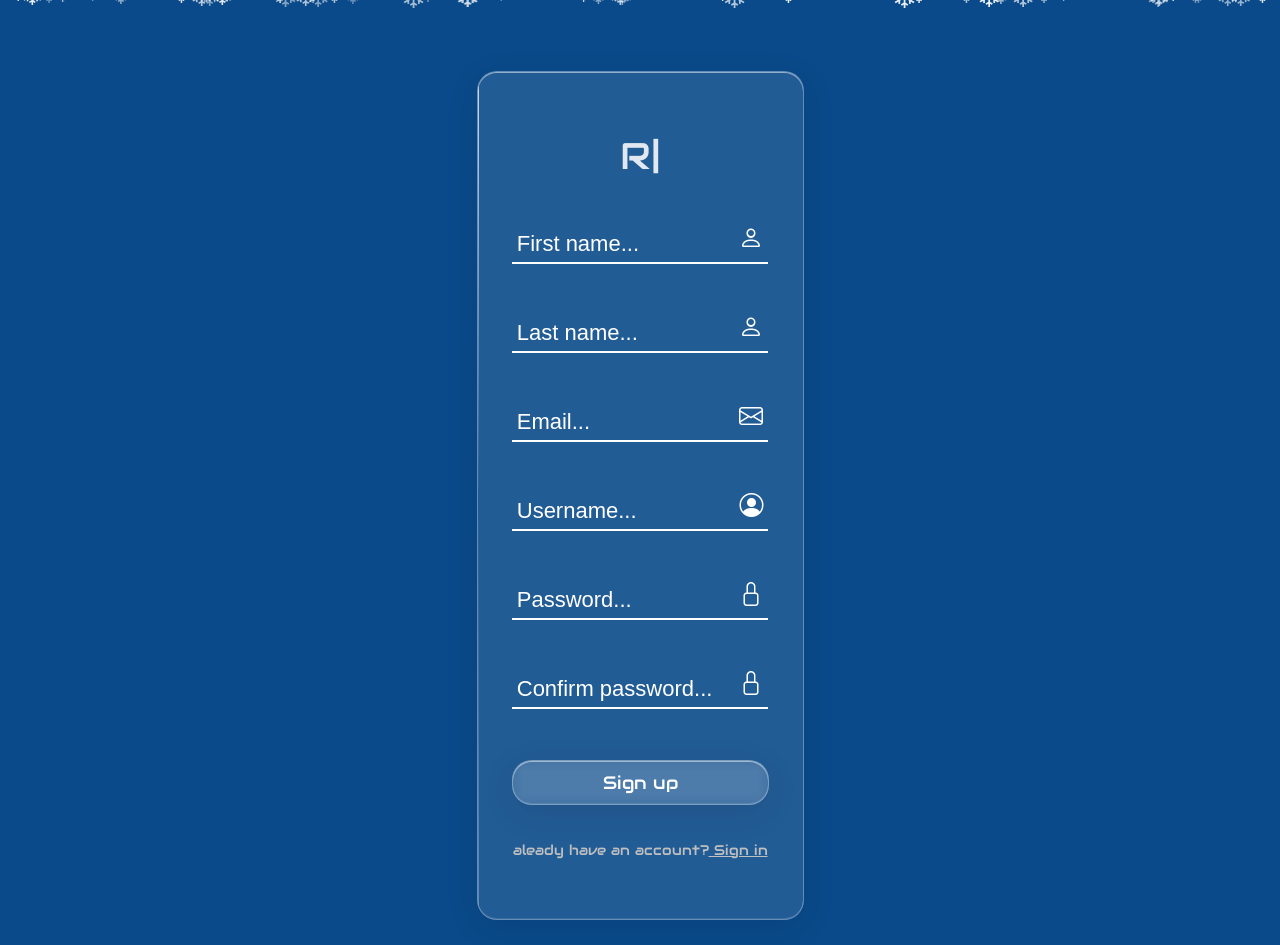
==== register.html @ c77ac33a "Version 1.8. New page register.html" ====
<!DOCTYPE html>
<html lang="en">

<head>
    <meta charset="UTF-8">
    <meta name="viewport" content="width=device-width, initial-scale=1.0">

    <!-- Page Title -->
    <title>Signup - RinkSync</title>

    <!-- CSS -->
    <link rel="stylesheet" href="css/main.css">

    <!-- Font -->
    <link rel="preconnect" href="https://fonts.googleapis.com">
    <link rel="preconnect" href="https://fonts.gstatic.com" crossorigin>
    <link href="https://fonts.googleapis.com/css2?family=Audiowide&family=Bricolage+Grotesque:opsz,wght@12..96,200..800&display=swap" rel="stylesheet">
    
    <!-- Boot-Icon -->
    <link rel="stylesheet" href="https://cdn.jsdelivr.net/npm/bootstrap-icons@1.13.1/font/bootstrap-icons.min.css">

    <!-- Preload -->
     <link rel="preload" href="typewriter.js">
     <link rel="preload" href="snow.js">
     <link rel="preload" href="css/main.css">

    
</head>

<style>

    /* FONT */
    .audiowide-regular {
        font-family: "Audiowide", sans-serif;
        font-weight: 400;
        font-style: normal;
    }

    body {
        background-color: rgb(10, 74, 138);
    }
    * {
        margin: 0;
        padding: 0;
        box-sizing: border-box;
    }


    .pg-container {
        display: flex;
        flex-direction: column;
        gap: 4vh;
        max-width: 420px;
        width: 90%;
        height: 100vh;
        border-radius: 1rem;
        margin: 0 auto;
        margin-top: 5vh;
    }

    .pg-container > img {
        width: 150px;
        height: 150px;
        border-radius: 50%;
        /* background-color: aqua; */
        margin: auto;
        /* box-shadow: 0 0 1em black; */
        filter: drop-shadow(0 0 4px black);
    }

    .form-container {
        padding: 60px 20px;
        border-radius: 1rem;
        margin: auto;
        justify-content: center;

        /* GLASS MORPHISM */
        background: rgba(255,255,255,0.1);
        backdrop-filter: blur(6px);
        -webkit-backdrop-filter: blur(6px);
        border-radius: 20px;
        border: 1px solid rgba(255,255,255,0.3);
        box-shadow: 
            0 8px 32px rgba(0, 0, 0, 0.1),
            inset 0 1px 0 rgba(255,255,255, 0.5),
            inset 0 -1px 0 rgba(255,255,255,0.1),
            inset 0 0 20px 10px rgba(255,255,255,0);
        
        position: relative;
        overflow: hidden;
        z-index: 10;
    }

    .form-container::before {
        content: '';
        top: 0;
        left: 0;
        right: 0;
        height: 1px;
        background: linear-gradient(
            90deg,
            transparent,
            rgba(255,255,255,0.8),
            transparent
        );
    }

    .form-container::after {
        content: '';
        position: absolute;
        top: 0;
        left: 0;
        width: 1px;
        height: 100%;
        background: linear-gradient(
            180deg,
            rgba(255,255,255,0.8),
            transparent,
            rgba(255,255,255,0.3)
        );
    }

    .form-container > h1 {
        font-family: "Audiowide";
        font-size:38px;
        width: 90%;
        margin: auto;
        border-bottom: 2px solid white;
        padding-bottom: 10px;
        font-weight: 100;
        text-align: center;
        color: white;
        /* margin-top: 2vh; */
    }

    .form-container > form {
        display: flex;
        flex-direction: column;
        gap: 4vh;
        margin-top: 4vh;
    }

    .form-setting > span > label {
        font-size: 22px;
        font-family:'Franklin Gothic Medium', 'Arial Narrow', Arial, sans-serif;
        font-weight: 100;
        padding-left: 10px;
    }

    .form-setting > span {
        margin-left: 1vw;
    }

    .form-setting > span > i {
        font-size: 22px;
    }

    .form-setting > i {
        font-size: 22px;
    }

    .form-setting > input {
        font-size: 22px;
        font-family: Arial, Helvetica, sans-serif;
        font-weight: 200;
        padding: 5px;
        /* border-radius: 5px; */
        /* border: 1px solid #2222224d; */
        max-width: 90%;
        margin: auto;
        transition: all 0.3s ease-in-out; 
        background: transparent;
        border: none;
        border-bottom: 2px solid white;
        color: white;

    }

    input:focus, select:focus {
        outline: none;
    }

    .form-setting > input::placeholder {
        color: white;
    }

    .form-setting > input:hover {
        transform: scale(1.05);
    }

    .form-setting > button {
        text-align: center;
        margin: auto;
        padding: 10px 90px;
        border-radius: 1rem;
        background: #0a73db;
        color: white;
        transition: all 0.3s ease-in-out;
        font-family: "Audiowide";
        font-size: 18px;
    }

    .form-setting > button:hover {
        transform: scale(1.1);
    }

        .form-setting > button {

        /* BUTTON SETTING */

        /* GLASS MORPHISM */
        background: rgba(255,255,255,0.1);
        backdrop-filter: blur(6px);
        -webkit-backdrop-filter: blur(6px);
        border-radius: 20px;
        border: 1px solid rgba(255,255,255,0.3);
        box-shadow: 
            0 8px 32px rgba(0, 0, 0, 0.1),
            inset 0 1px 0 rgba(255,255,255, 0.5),
            inset 0 -1px 0 rgba(255,255,255,0.1),
            inset 0 0 20px 10px rgba(255,255,255,0);
        cursor: pointer;
    }

   /* Snow container */
#snow-container {
    position: fixed;
    inset: 0;
    pointer-events: none;
    overflow: hidden;
    /* z-index: 9999; */
    z-index: 0;
}

/* Individual snowflake */
.snowflake {
    position: absolute;
    top: -20px;
    color: white;
    user-select: none;
    animation-name: snowfall;
    animation-timing-function: linear;
    animation-iteration-count: infinite;
    opacity: 0.9;
    /* text-shadow: 0 0 5px rgba(255,255,255,0.8); */
}

@keyframes snowfall {
    0% {
        transform: translateY(-20px) translateX(0);
    }

    25% {
        transform: translateY(25vh) translateX(15px);
    }

    50% {
        transform: translateY(50vh) translateX(-15px);
    }

    75% {
        transform: translateY(75vh) translateX(20px);
    }

    100% {
        transform: translateY(110vh) translateX(-10px);
    }
}

  .tw {
    font-size:37px;
    font-family: "Audiowide";
    color: #e2e8f0;
    font-weight:100;
    width: 90%;
    margin: auto;
    /* border-bottom: 2px solid white; */
    padding-bottom: 10px;
    text-align: center;
    /* margin-top: 2vh; */
}

    #cursor {
  animation: blink 0.7s step-end infinite;
}

    .tw .cursor {
    color: #e2e8f0;
    animation:blink 1s steps(1) infinite
}

.input-container {
    position: relative;
    margin-bottom: 15px;
    text-align: center;
}

.input-container i {
    position: absolute;
    right: 20px;
    align-self: center;
    transform: translateY(1px solid #ccc);
    border-radius: 4px;
    font-size: 24px;
    color: white;
    pointer-events: none;
    /* Smoothly animate changes over 0.3 seconds */
    transition: opacity 0.1s ease-in-out; 
    opacity: 1; /* Fully visible by default */
}

.input-field {
    font-size: 22px;
    font-family: Arial, Helvetica, sans-serif;
    font-weight: 200;
    padding: 5px;
    max-width: 90%;
    margin: auto;
    transition: all 0.3s ease-in-out; 
    background: transparent;
    border: none;
    border-bottom: 2px solid white;
    color: white;
    cursor: pointer;

}

.input-field::placeholder {
    color: white;
}

.input-container input:focus + i {
    /* display: none; */
    opacity: 0;
}

button:focus, select:focus {
    outline: none;
}

.form-setting > span {
    display: flex;
    flex-direction: row;
    /* gap: 8px; */
    width: 80%;
    margin: auto;
}

.footer-container {
    display: flex;
    flex-direction: column;
    width: 100%;
    margin: auto;
    justify-content: center;
    text-align: center;
    gap: 2vh;
}



.form-setting span > p  {
    font-family: "Audiowide";
    font-weight: 100;
    font-size: 14px;
    color: white;
    margin: auto;
    filter: brightness(75%);
}

.forgot-btn {
    font-family: "Audiowide";
    font-weight: 100;
    font-size: 14px;
    color: white;
    margin: auto;
    filter: brightness(75%);
}

.signup-btn {
    font-family: "Audiowide";
    font-weight: 100;
    font-size: 14px;
    color: white;
    margin: auto;
}





</style>

<body>

<div id="snow-container"></div>


    <!-- PAGE SETUP -->
    <div class="pg-container">

        <!-- PROGRAM LOGO -->
        <!-- <img src="img/logo/RinkSync Logo.png" alt=""> -->

        <!-- FORM CONTAINER -->
        <div class="form-container">

            <!-- FORM TITLE -->
            <div class="tw"><span id="t"></span><span class="cursor">|</span></div>
            <!-- <h1>Rink-Sync</h1> -->

            <form action="" method="post" class="form-setting">


                <!-- SIGNUP PROCESS -->
                
                <!-- FIRSTNAME -->
                <div class="input-container">
                <input type="text" placeholder="First name..." class="input-field" name="fname" required>
                <i class="bi bi-person" id="myIcon" class="input-icon"></i>
                </div>

                <!-- LASTNAME -->
                <div class="input-container">
                <input type="text" placeholder="Last name..." class="input-field" name="lname" required>
                <i class="bi bi-person" id="myIcon" class="input-icon"></i>
                </div>

                <!-- EMAIL -->
                <div class="input-container">
                <input type="email" placeholder="Email..." class="input-field" name="user_email" required>
                <i class="bi bi-envelope" id="myIcon" class="input-icon"></i>
                </div>
                
                
                <!-- USERNAME -->
                <div class="input-container">
                <input type="text" placeholder="Username..." class="input-field" required>
                <i class="bi bi-person-circle" id="myIcon" class="input-icon"></i>
                </div>

                <!-- PASSWORD -->
                <div class="input-container">
                <input type="password" placeholder="Password..." class="input-field" required autocomplete="new-password" id="password" name="password">
                <i class="bi bi-lock" id="myIcon"></i><br>
                </div>

                <!-- CONFIRM PASSWORD -->
                <div class="input-container">
                <input type="password" placeholder="Confirm password..." class="input-field" required autocomplete="new-password" id="confirmPassword" name="confirmPassword">
                <i class="bi bi-lock" id="myIcon"></i><br>
                </div>

                <!-- SUBMIT BUTTON -->
                <button type="submit">Sign up</button>
                <div class="footer-container">
                <span><p>aleady have an account?<a href="index.html" class="signup-btn"> Sign in</a></p></span>
                </div>


            </form>
        </div>
    </div>






<script src="typewriter.js"></script>
<script src="snow.js"></script>

</body>
</html>
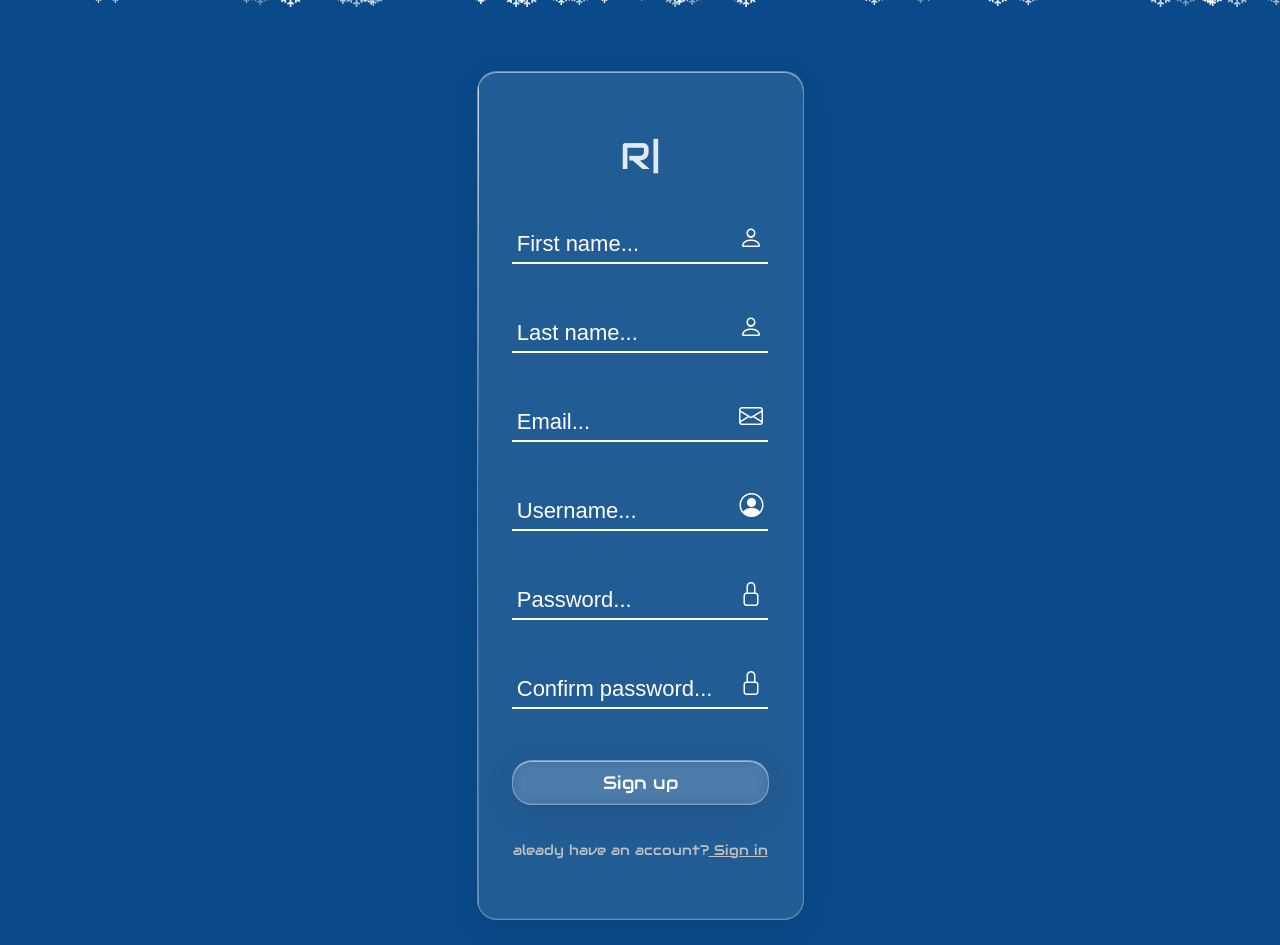
==== commit f438d909: "help" ====
--- a/register.html
+++ b/register.html
@@ -384,6 +384,14 @@
     margin: auto;
 }
 
+#error-message {
+    font-size: 14px;
+    font-family: "Audiowide";
+    text-align: left;
+    margin-top: 1.25vh;
+    padding-left: 10px;
+}
+
 
 
 
@@ -448,6 +456,7 @@
                 <div class="input-container">
                 <input type="password" placeholder="Confirm password..." class="input-field" required autocomplete="new-password" id="confirmPassword" name="confirmPassword">
                 <i class="bi bi-lock" id="myIcon"></i><br>
+                <p id="error-message" style="color: red; display: none;">Passwords do not match.</p>
                 </div>
 
                 <!-- SUBMIT BUTTON -->
@@ -465,7 +474,7 @@
 
 
 
-
+<script src="password-confirm.js"></script>
 <script src="typewriter.js"></script>
 <script src="snow.js"></script>
 
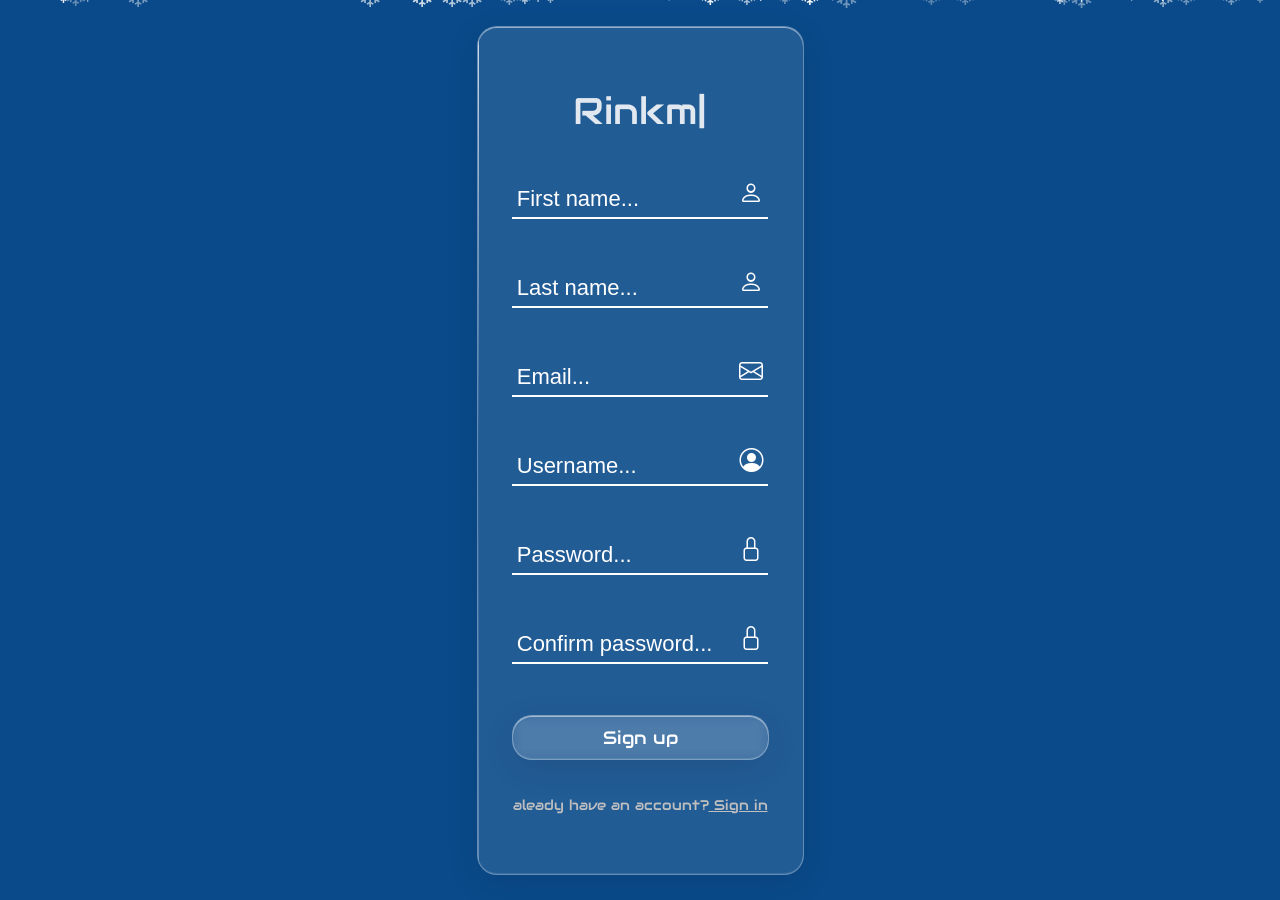
==== commit 88ef7000: "removed margin-top from pg-container" ====
--- a/register.html
+++ b/register.html
@@ -55,7 +55,6 @@
         height: 100vh;
         border-radius: 1rem;
         margin: 0 auto;
-        margin-top: 5vh;
     }
 
     .pg-container > img {
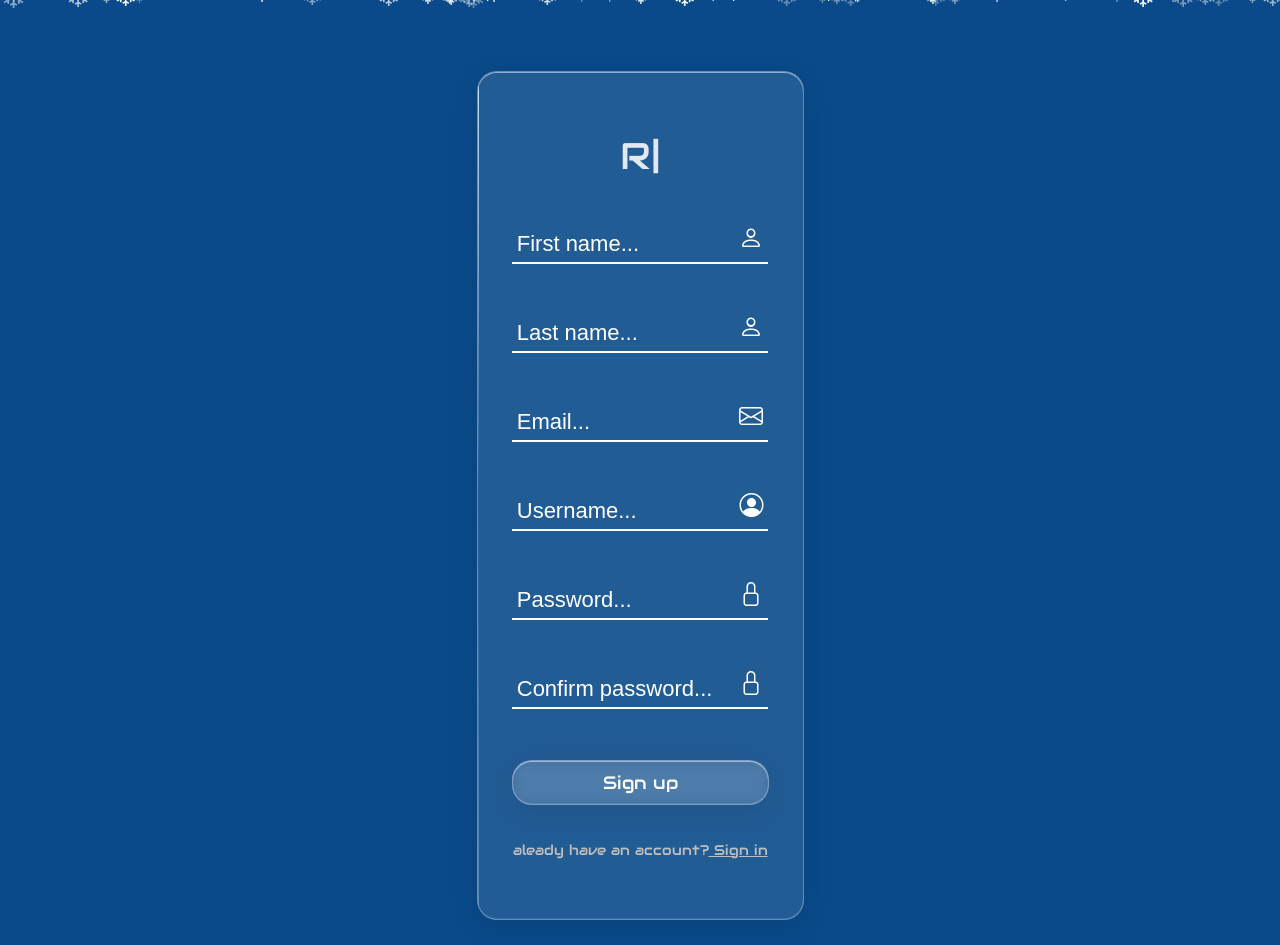
==== commit 951aea03: "re-add margin-top: 5vh;" ====
--- a/register.html
+++ b/register.html
@@ -55,6 +55,7 @@
         height: 100vh;
         border-radius: 1rem;
         margin: 0 auto;
+        margin-top: 5vh;
     }
 
     .pg-container > img {
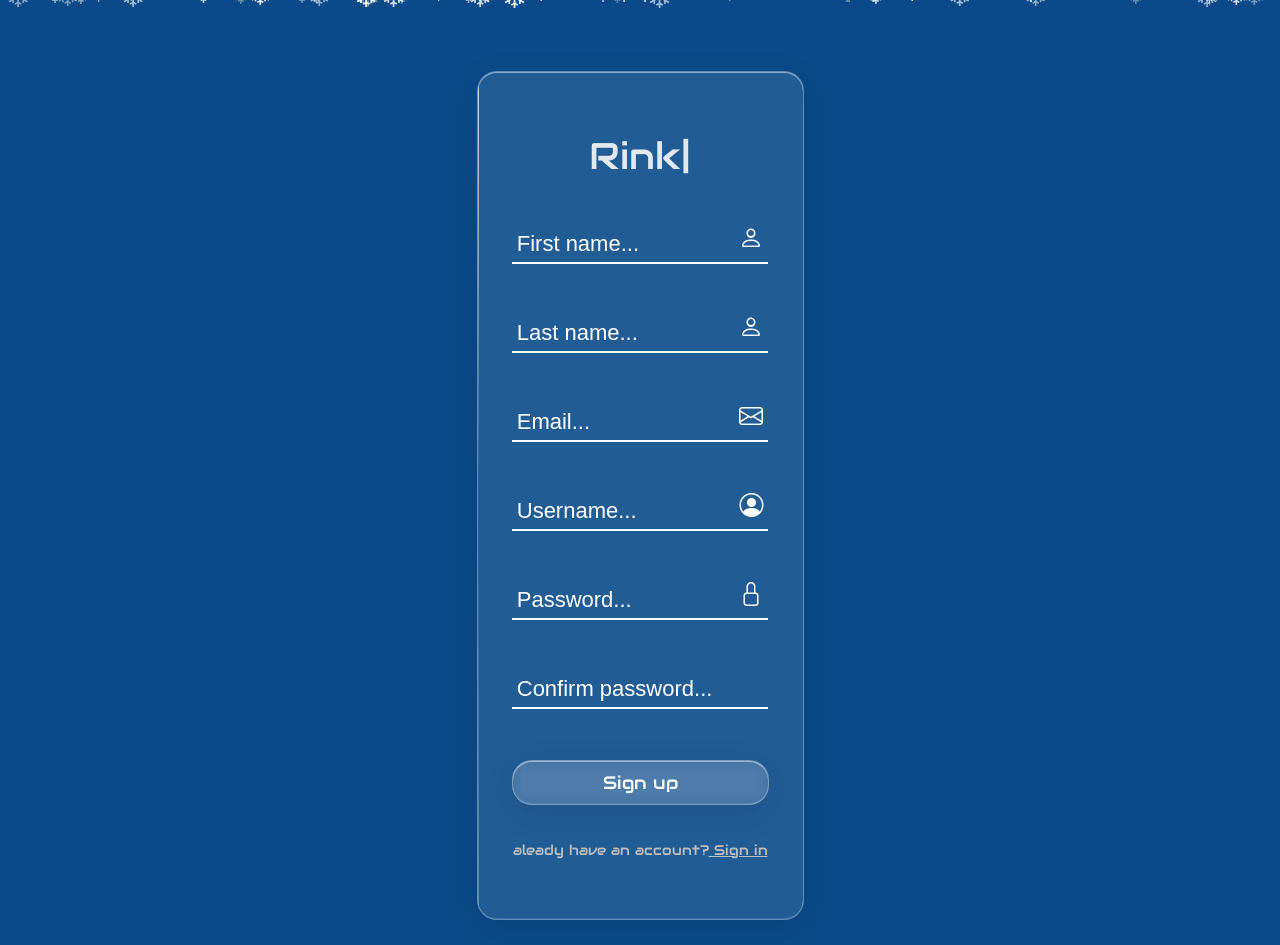
==== commit d80d82cf: "removed <i> from confirm password input" ====
--- a/register.html
+++ b/register.html
@@ -454,8 +454,7 @@
 
                 <!-- CONFIRM PASSWORD -->
                 <div class="input-container">
-                <input type="password" placeholder="Confirm password..." class="input-field" required autocomplete="new-password" id="confirmPassword" name="confirmPassword">
-                <i class="bi bi-lock" id="myIcon"></i><br>
+                <input type="password" placeholder="Confirm password..." class="input-field" required autocomplete="new-password" id="confirmPassword" name="confirmPassword"><br>
                 <p id="error-message" style="color: red; display: none;">Passwords do not match.</p>
                 </div>
 
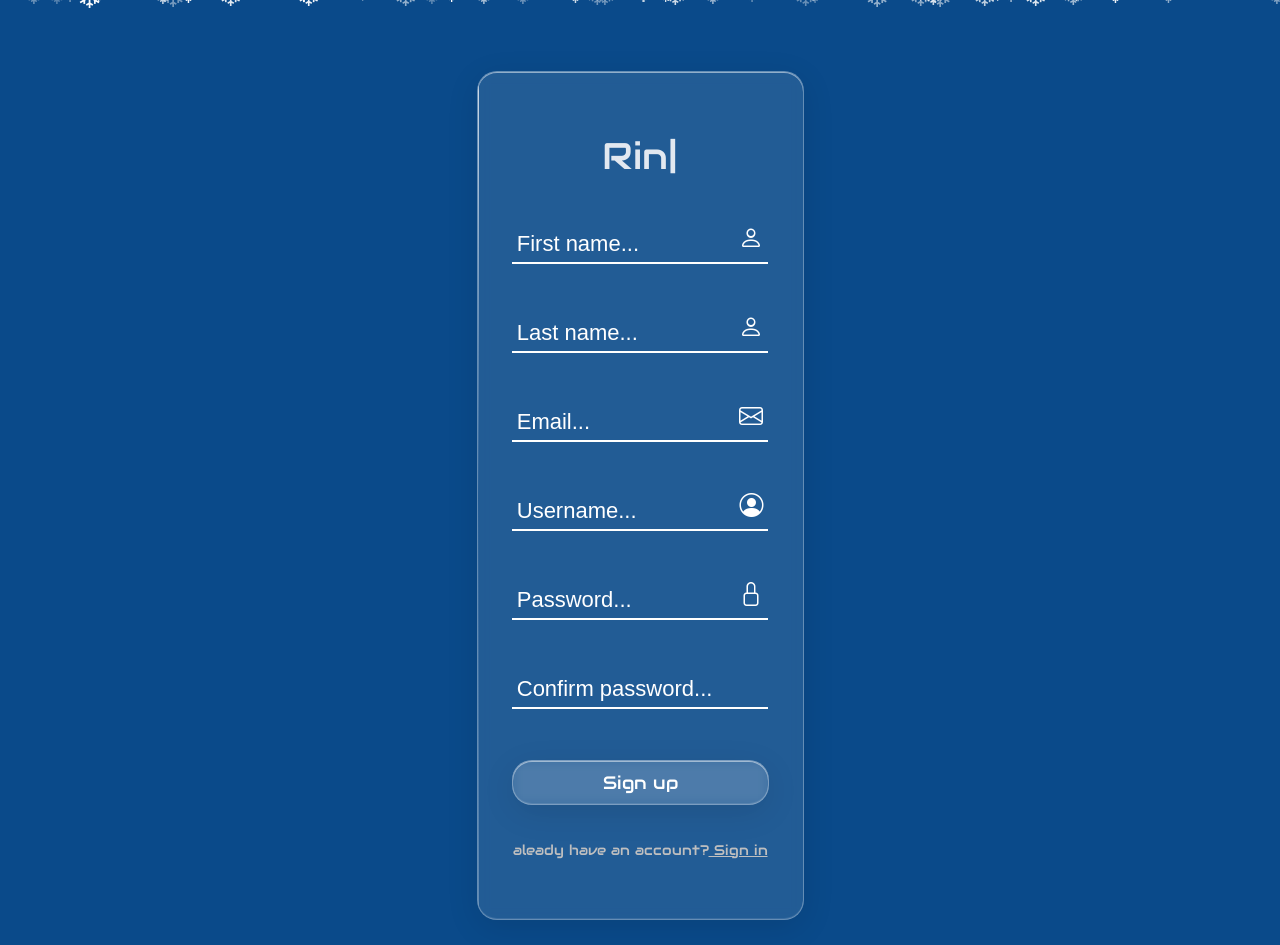
==== commit badd8177: "cleaned up css" ====
--- a/register.html
+++ b/register.html
@@ -9,7 +9,7 @@
     <title>Signup - RinkSync</title>
 
     <!-- CSS -->
-    <link rel="stylesheet" href="css/main.css">
+    <link rel="stylesheet" href="assets/css/register.css">
 
     <!-- Font -->
     <link rel="preconnect" href="https://fonts.googleapis.com">
@@ -20,383 +20,13 @@
     <link rel="stylesheet" href="https://cdn.jsdelivr.net/npm/bootstrap-icons@1.13.1/font/bootstrap-icons.min.css">
 
     <!-- Preload -->
-     <link rel="preload" href="typewriter.js">
-     <link rel="preload" href="snow.js">
-     <link rel="preload" href="css/main.css">
+     <link rel="preload" href="js/typewriter.js">
+     <link rel="preload" href="js/snow.js">
+     <link rel="preload" href="assets/css/register.css">
 
     
 </head>
 
-<style>
-
-    /* FONT */
-    .audiowide-regular {
-        font-family: "Audiowide", sans-serif;
-        font-weight: 400;
-        font-style: normal;
-    }
-
-    body {
-        background-color: rgb(10, 74, 138);
-    }
-    * {
-        margin: 0;
-        padding: 0;
-        box-sizing: border-box;
-    }
-
-
-    .pg-container {
-        display: flex;
-        flex-direction: column;
-        gap: 4vh;
-        max-width: 420px;
-        width: 90%;
-        height: 100vh;
-        border-radius: 1rem;
-        margin: 0 auto;
-        margin-top: 5vh;
-    }
-
-    .pg-container > img {
-        width: 150px;
-        height: 150px;
-        border-radius: 50%;
-        /* background-color: aqua; */
-        margin: auto;
-        /* box-shadow: 0 0 1em black; */
-        filter: drop-shadow(0 0 4px black);
-    }
-
-    .form-container {
-        padding: 60px 20px;
-        border-radius: 1rem;
-        margin: auto;
-        justify-content: center;
-
-        /* GLASS MORPHISM */
-        background: rgba(255,255,255,0.1);
-        backdrop-filter: blur(6px);
-        -webkit-backdrop-filter: blur(6px);
-        border-radius: 20px;
-        border: 1px solid rgba(255,255,255,0.3);
-        box-shadow: 
-            0 8px 32px rgba(0, 0, 0, 0.1),
-            inset 0 1px 0 rgba(255,255,255, 0.5),
-            inset 0 -1px 0 rgba(255,255,255,0.1),
-            inset 0 0 20px 10px rgba(255,255,255,0);
-        
-        position: relative;
-        overflow: hidden;
-        z-index: 10;
-    }
-
-    .form-container::before {
-        content: '';
-        top: 0;
-        left: 0;
-        right: 0;
-        height: 1px;
-        background: linear-gradient(
-            90deg,
-            transparent,
-            rgba(255,255,255,0.8),
-            transparent
-        );
-    }
-
-    .form-container::after {
-        content: '';
-        position: absolute;
-        top: 0;
-        left: 0;
-        width: 1px;
-        height: 100%;
-        background: linear-gradient(
-            180deg,
-            rgba(255,255,255,0.8),
-            transparent,
-            rgba(255,255,255,0.3)
-        );
-    }
-
-    .form-container > h1 {
-        font-family: "Audiowide";
-        font-size:38px;
-        width: 90%;
-        margin: auto;
-        border-bottom: 2px solid white;
-        padding-bottom: 10px;
-        font-weight: 100;
-        text-align: center;
-        color: white;
-        /* margin-top: 2vh; */
-    }
-
-    .form-container > form {
-        display: flex;
-        flex-direction: column;
-        gap: 4vh;
-        margin-top: 4vh;
-    }
-
-    .form-setting > span > label {
-        font-size: 22px;
-        font-family:'Franklin Gothic Medium', 'Arial Narrow', Arial, sans-serif;
-        font-weight: 100;
-        padding-left: 10px;
-    }
-
-    .form-setting > span {
-        margin-left: 1vw;
-    }
-
-    .form-setting > span > i {
-        font-size: 22px;
-    }
-
-    .form-setting > i {
-        font-size: 22px;
-    }
-
-    .form-setting > input {
-        font-size: 22px;
-        font-family: Arial, Helvetica, sans-serif;
-        font-weight: 200;
-        padding: 5px;
-        /* border-radius: 5px; */
-        /* border: 1px solid #2222224d; */
-        max-width: 90%;
-        margin: auto;
-        transition: all 0.3s ease-in-out; 
-        background: transparent;
-        border: none;
-        border-bottom: 2px solid white;
-        color: white;
-
-    }
-
-    input:focus, select:focus {
-        outline: none;
-    }
-
-    .form-setting > input::placeholder {
-        color: white;
-    }
-
-    .form-setting > input:hover {
-        transform: scale(1.05);
-    }
-
-    .form-setting > button {
-        text-align: center;
-        margin: auto;
-        padding: 10px 90px;
-        border-radius: 1rem;
-        background: #0a73db;
-        color: white;
-        transition: all 0.3s ease-in-out;
-        font-family: "Audiowide";
-        font-size: 18px;
-    }
-
-    .form-setting > button:hover {
-        transform: scale(1.1);
-    }
-
-        .form-setting > button {
-
-        /* BUTTON SETTING */
-
-        /* GLASS MORPHISM */
-        background: rgba(255,255,255,0.1);
-        backdrop-filter: blur(6px);
-        -webkit-backdrop-filter: blur(6px);
-        border-radius: 20px;
-        border: 1px solid rgba(255,255,255,0.3);
-        box-shadow: 
-            0 8px 32px rgba(0, 0, 0, 0.1),
-            inset 0 1px 0 rgba(255,255,255, 0.5),
-            inset 0 -1px 0 rgba(255,255,255,0.1),
-            inset 0 0 20px 10px rgba(255,255,255,0);
-        cursor: pointer;
-    }
-
-   /* Snow container */
-#snow-container {
-    position: fixed;
-    inset: 0;
-    pointer-events: none;
-    overflow: hidden;
-    /* z-index: 9999; */
-    z-index: 0;
-}
-
-/* Individual snowflake */
-.snowflake {
-    position: absolute;
-    top: -20px;
-    color: white;
-    user-select: none;
-    animation-name: snowfall;
-    animation-timing-function: linear;
-    animation-iteration-count: infinite;
-    opacity: 0.9;
-    /* text-shadow: 0 0 5px rgba(255,255,255,0.8); */
-}
-
-@keyframes snowfall {
-    0% {
-        transform: translateY(-20px) translateX(0);
-    }
-
-    25% {
-        transform: translateY(25vh) translateX(15px);
-    }
-
-    50% {
-        transform: translateY(50vh) translateX(-15px);
-    }
-
-    75% {
-        transform: translateY(75vh) translateX(20px);
-    }
-
-    100% {
-        transform: translateY(110vh) translateX(-10px);
-    }
-}
-
-  .tw {
-    font-size:37px;
-    font-family: "Audiowide";
-    color: #e2e8f0;
-    font-weight:100;
-    width: 90%;
-    margin: auto;
-    /* border-bottom: 2px solid white; */
-    padding-bottom: 10px;
-    text-align: center;
-    /* margin-top: 2vh; */
-}
-
-    #cursor {
-  animation: blink 0.7s step-end infinite;
-}
-
-    .tw .cursor {
-    color: #e2e8f0;
-    animation:blink 1s steps(1) infinite
-}
-
-.input-container {
-    position: relative;
-    margin-bottom: 15px;
-    text-align: center;
-}
-
-.input-container i {
-    position: absolute;
-    right: 20px;
-    align-self: center;
-    transform: translateY(1px solid #ccc);
-    border-radius: 4px;
-    font-size: 24px;
-    color: white;
-    pointer-events: none;
-    /* Smoothly animate changes over 0.3 seconds */
-    transition: opacity 0.1s ease-in-out; 
-    opacity: 1; /* Fully visible by default */
-}
-
-.input-field {
-    font-size: 22px;
-    font-family: Arial, Helvetica, sans-serif;
-    font-weight: 200;
-    padding: 5px;
-    max-width: 90%;
-    margin: auto;
-    transition: all 0.3s ease-in-out; 
-    background: transparent;
-    border: none;
-    border-bottom: 2px solid white;
-    color: white;
-    cursor: pointer;
-
-}
-
-.input-field::placeholder {
-    color: white;
-}
-
-.input-container input:focus + i {
-    /* display: none; */
-    opacity: 0;
-}
-
-button:focus, select:focus {
-    outline: none;
-}
-
-.form-setting > span {
-    display: flex;
-    flex-direction: row;
-    /* gap: 8px; */
-    width: 80%;
-    margin: auto;
-}
-
-.footer-container {
-    display: flex;
-    flex-direction: column;
-    width: 100%;
-    margin: auto;
-    justify-content: center;
-    text-align: center;
-    gap: 2vh;
-}
-
-
-
-.form-setting span > p  {
-    font-family: "Audiowide";
-    font-weight: 100;
-    font-size: 14px;
-    color: white;
-    margin: auto;
-    filter: brightness(75%);
-}
-
-.forgot-btn {
-    font-family: "Audiowide";
-    font-weight: 100;
-    font-size: 14px;
-    color: white;
-    margin: auto;
-    filter: brightness(75%);
-}
-
-.signup-btn {
-    font-family: "Audiowide";
-    font-weight: 100;
-    font-size: 14px;
-    color: white;
-    margin: auto;
-}
-
-#error-message {
-    font-size: 14px;
-    font-family: "Audiowide";
-    text-align: left;
-    margin-top: 1.25vh;
-    padding-left: 10px;
-}
-
-
-
-
-
-</style>
 
 <body>
 
@@ -473,9 +103,9 @@
 
 
 
-<script src="password-confirm.js"></script>
-<script src="typewriter.js"></script>
-<script src="snow.js"></script>
+<script src="assets/js/password-confirm.js"></script>
+<script src="assets/js/typewriter.js"></script>
+<script src="assets/js/snow.js"></script>
 
 </body>
 </html>
--- a/assets/css/register.css
+++ b/assets/css/register.css
@@ -0,0 +1,362 @@
+    /* FONT */
+    .audiowide-regular {
+        font-family: "Audiowide", sans-serif;
+        font-weight: 400;
+        font-style: normal;
+    }
+
+    body {
+        background-color: rgb(10, 74, 138);
+    }
+    * {
+        margin: 0;
+        padding: 0;
+        box-sizing: border-box;
+    }
+
+
+    .pg-container {
+        display: flex;
+        flex-direction: column;
+        gap: 4vh;
+        max-width: 420px;
+        width: 90%;
+        height: 100vh;
+        border-radius: 1rem;
+        margin: 0 auto;
+        margin-top: 5vh;
+    }
+
+    .pg-container > img {
+        width: 150px;
+        height: 150px;
+        border-radius: 50%;
+        /* background-color: aqua; */
+        margin: auto;
+        /* box-shadow: 0 0 1em black; */
+        filter: drop-shadow(0 0 4px black);
+    }
+
+    .form-container {
+        padding: 60px 20px;
+        border-radius: 1rem;
+        margin: auto;
+        justify-content: center;
+
+        /* GLASS MORPHISM */
+        background: rgba(255,255,255,0.1);
+        backdrop-filter: blur(6px);
+        -webkit-backdrop-filter: blur(6px);
+        border-radius: 20px;
+        border: 1px solid rgba(255,255,255,0.3);
+        box-shadow: 
+            0 8px 32px rgba(0, 0, 0, 0.1),
+            inset 0 1px 0 rgba(255,255,255, 0.5),
+            inset 0 -1px 0 rgba(255,255,255,0.1),
+            inset 0 0 20px 10px rgba(255,255,255,0);
+        
+        position: relative;
+        overflow: hidden;
+        z-index: 10;
+    }
+
+    .form-container::before {
+        content: '';
+        top: 0;
+        left: 0;
+        right: 0;
+        height: 1px;
+        background: linear-gradient(
+            90deg,
+            transparent,
+            rgba(255,255,255,0.8),
+            transparent
+        );
+    }
+
+    .form-container::after {
+        content: '';
+        position: absolute;
+        top: 0;
+        left: 0;
+        width: 1px;
+        height: 100%;
+        background: linear-gradient(
+            180deg,
+            rgba(255,255,255,0.8),
+            transparent,
+            rgba(255,255,255,0.3)
+        );
+    }
+
+    .form-container > h1 {
+        font-family: "Audiowide";
+        font-size:38px;
+        width: 90%;
+        margin: auto;
+        border-bottom: 2px solid white;
+        padding-bottom: 10px;
+        font-weight: 100;
+        text-align: center;
+        color: white;
+        /* margin-top: 2vh; */
+    }
+
+    .form-container > form {
+        display: flex;
+        flex-direction: column;
+        gap: 4vh;
+        margin-top: 4vh;
+    }
+
+    .form-setting > span > label {
+        font-size: 22px;
+        font-family:'Franklin Gothic Medium', 'Arial Narrow', Arial, sans-serif;
+        font-weight: 100;
+        padding-left: 10px;
+    }
+
+    .form-setting > span {
+        margin-left: 1vw;
+    }
+
+    .form-setting > span > i {
+        font-size: 22px;
+    }
+
+    .form-setting > i {
+        font-size: 22px;
+    }
+
+    .form-setting > input {
+        font-size: 22px;
+        font-family: Arial, Helvetica, sans-serif;
+        font-weight: 200;
+        padding: 5px;
+        /* border-radius: 5px; */
+        /* border: 1px solid #2222224d; */
+        max-width: 90%;
+        margin: auto;
+        transition: all 0.3s ease-in-out; 
+        background: transparent;
+        border: none;
+        border-bottom: 2px solid white;
+        color: white;
+
+    }
+
+    input:focus, select:focus {
+        outline: none;
+    }
+
+    .form-setting > input::placeholder {
+        color: white;
+    }
+
+    .form-setting > input:hover {
+        transform: scale(1.05);
+    }
+
+    .form-setting > button {
+        text-align: center;
+        margin: auto;
+        padding: 10px 90px;
+        border-radius: 1rem;
+        background: #0a73db;
+        color: white;
+        transition: all 0.3s ease-in-out;
+        font-family: "Audiowide";
+        font-size: 18px;
+    }
+
+    .form-setting > button:hover {
+        transform: scale(1.1);
+    }
+
+        .form-setting > button {
+
+        /* BUTTON SETTING */
+
+        /* GLASS MORPHISM */
+        background: rgba(255,255,255,0.1);
+        backdrop-filter: blur(6px);
+        -webkit-backdrop-filter: blur(6px);
+        border-radius: 20px;
+        border: 1px solid rgba(255,255,255,0.3);
+        box-shadow: 
+            0 8px 32px rgba(0, 0, 0, 0.1),
+            inset 0 1px 0 rgba(255,255,255, 0.5),
+            inset 0 -1px 0 rgba(255,255,255,0.1),
+            inset 0 0 20px 10px rgba(255,255,255,0);
+        cursor: pointer;
+    }
+
+   /* Snow container */
+#snow-container {
+    position: fixed;
+    inset: 0;
+    pointer-events: none;
+    overflow: hidden;
+    /* z-index: 9999; */
+    z-index: 0;
+}
+
+/* Individual snowflake */
+.snowflake {
+    position: absolute;
+    top: -20px;
+    color: white;
+    user-select: none;
+    animation-name: snowfall;
+    animation-timing-function: linear;
+    animation-iteration-count: infinite;
+    opacity: 0.9;
+    /* text-shadow: 0 0 5px rgba(255,255,255,0.8); */
+}
+
+@keyframes snowfall {
+    0% {
+        transform: translateY(-20px) translateX(0);
+    }
+
+    25% {
+        transform: translateY(25vh) translateX(15px);
+    }
+
+    50% {
+        transform: translateY(50vh) translateX(-15px);
+    }
+
+    75% {
+        transform: translateY(75vh) translateX(20px);
+    }
+
+    100% {
+        transform: translateY(110vh) translateX(-10px);
+    }
+}
+
+  .tw {
+    font-size:37px;
+    font-family: "Audiowide";
+    color: #e2e8f0;
+    font-weight:100;
+    width: 90%;
+    margin: auto;
+    /* border-bottom: 2px solid white; */
+    padding-bottom: 10px;
+    text-align: center;
+    /* margin-top: 2vh; */
+}
+
+    #cursor {
+  animation: blink 0.7s step-end infinite;
+}
+
+    .tw .cursor {
+    color: #e2e8f0;
+    animation:blink 1s steps(1) infinite
+}
+
+.input-container {
+    position: relative;
+    margin-bottom: 15px;
+    text-align: center;
+}
+
+.input-container i {
+    position: absolute;
+    right: 20px;
+    align-self: center;
+    transform: translateY(1px solid #ccc);
+    border-radius: 4px;
+    font-size: 24px;
+    color: white;
+    pointer-events: none;
+    /* Smoothly animate changes over 0.3 seconds */
+    transition: opacity 0.1s ease-in-out; 
+    opacity: 1; /* Fully visible by default */
+}
+
+.input-field {
+    font-size: 22px;
+    font-family: Arial, Helvetica, sans-serif;
+    font-weight: 200;
+    padding: 5px;
+    max-width: 90%;
+    margin: auto;
+    transition: all 0.3s ease-in-out; 
+    background: transparent;
+    border: none;
+    border-bottom: 2px solid white;
+    color: white;
+    cursor: pointer;
+
+}
+
+.input-field::placeholder {
+    color: white;
+}
+
+.input-container input:focus + i {
+    /* display: none; */
+    opacity: 0;
+}
+
+button:focus, select:focus {
+    outline: none;
+}
+
+.form-setting > span {
+    display: flex;
+    flex-direction: row;
+    /* gap: 8px; */
+    width: 80%;
+    margin: auto;
+}
+
+.footer-container {
+    display: flex;
+    flex-direction: column;
+    width: 100%;
+    margin: auto;
+    justify-content: center;
+    text-align: center;
+    gap: 2vh;
+}
+
+
+
+.form-setting span > p  {
+    font-family: "Audiowide";
+    font-weight: 100;
+    font-size: 14px;
+    color: white;
+    margin: auto;
+    filter: brightness(75%);
+}
+
+.forgot-btn {
+    font-family: "Audiowide";
+    font-weight: 100;
+    font-size: 14px;
+    color: white;
+    margin: auto;
+    filter: brightness(75%);
+}
+
+.signup-btn {
+    font-family: "Audiowide";
+    font-weight: 100;
+    font-size: 14px;
+    color: white;
+    margin: auto;
+}
+
+#error-message {
+    font-size: 14px;
+    font-family: "Audiowide";
+    text-align: left;
+    margin-top: 1.25vh;
+    padding-left: 10px;
+}
--- a/assets/css/register.css
+++ b/assets/css/register.css
@@ -0,0 +1,362 @@
+    /* FONT */
+    .audiowide-regular {
+        font-family: "Audiowide", sans-serif;
+        font-weight: 400;
+        font-style: normal;
+    }
+
+    body {
+        background-color: rgb(10, 74, 138);
+    }
+    * {
+        margin: 0;
+        padding: 0;
+        box-sizing: border-box;
+    }
+
+
+    .pg-container {
+        display: flex;
+        flex-direction: column;
+        gap: 4vh;
+        max-width: 420px;
+        width: 90%;
+        height: 100vh;
+        border-radius: 1rem;
+        margin: 0 auto;
+        margin-top: 5vh;
+    }
+
+    .pg-container > img {
+        width: 150px;
+        height: 150px;
+        border-radius: 50%;
+        /* background-color: aqua; */
+        margin: auto;
+        /* box-shadow: 0 0 1em black; */
+        filter: drop-shadow(0 0 4px black);
+    }
+
+    .form-container {
+        padding: 60px 20px;
+        border-radius: 1rem;
+        margin: auto;
+        justify-content: center;
+
+        /* GLASS MORPHISM */
+        background: rgba(255,255,255,0.1);
+        backdrop-filter: blur(6px);
+        -webkit-backdrop-filter: blur(6px);
+        border-radius: 20px;
+        border: 1px solid rgba(255,255,255,0.3);
+        box-shadow: 
+            0 8px 32px rgba(0, 0, 0, 0.1),
+            inset 0 1px 0 rgba(255,255,255, 0.5),
+            inset 0 -1px 0 rgba(255,255,255,0.1),
+            inset 0 0 20px 10px rgba(255,255,255,0);
+        
+        position: relative;
+        overflow: hidden;
+        z-index: 10;
+    }
+
+    .form-container::before {
+        content: '';
+        top: 0;
+        left: 0;
+        right: 0;
+        height: 1px;
+        background: linear-gradient(
+            90deg,
+            transparent,
+            rgba(255,255,255,0.8),
+            transparent
+        );
+    }
+
+    .form-container::after {
+        content: '';
+        position: absolute;
+        top: 0;
+        left: 0;
+        width: 1px;
+        height: 100%;
+        background: linear-gradient(
+            180deg,
+            rgba(255,255,255,0.8),
+            transparent,
+            rgba(255,255,255,0.3)
+        );
+    }
+
+    .form-container > h1 {
+        font-family: "Audiowide";
+        font-size:38px;
+        width: 90%;
+        margin: auto;
+        border-bottom: 2px solid white;
+        padding-bottom: 10px;
+        font-weight: 100;
+        text-align: center;
+        color: white;
+        /* margin-top: 2vh; */
+    }
+
+    .form-container > form {
+        display: flex;
+        flex-direction: column;
+        gap: 4vh;
+        margin-top: 4vh;
+    }
+
+    .form-setting > span > label {
+        font-size: 22px;
+        font-family:'Franklin Gothic Medium', 'Arial Narrow', Arial, sans-serif;
+        font-weight: 100;
+        padding-left: 10px;
+    }
+
+    .form-setting > span {
+        margin-left: 1vw;
+    }
+
+    .form-setting > span > i {
+        font-size: 22px;
+    }
+
+    .form-setting > i {
+        font-size: 22px;
+    }
+
+    .form-setting > input {
+        font-size: 22px;
+        font-family: Arial, Helvetica, sans-serif;
+        font-weight: 200;
+        padding: 5px;
+        /* border-radius: 5px; */
+        /* border: 1px solid #2222224d; */
+        max-width: 90%;
+        margin: auto;
+        transition: all 0.3s ease-in-out; 
+        background: transparent;
+        border: none;
+        border-bottom: 2px solid white;
+        color: white;
+
+    }
+
+    input:focus, select:focus {
+        outline: none;
+    }
+
+    .form-setting > input::placeholder {
+        color: white;
+    }
+
+    .form-setting > input:hover {
+        transform: scale(1.05);
+    }
+
+    .form-setting > button {
+        text-align: center;
+        margin: auto;
+        padding: 10px 90px;
+        border-radius: 1rem;
+        background: #0a73db;
+        color: white;
+        transition: all 0.3s ease-in-out;
+        font-family: "Audiowide";
+        font-size: 18px;
+    }
+
+    .form-setting > button:hover {
+        transform: scale(1.1);
+    }
+
+        .form-setting > button {
+
+        /* BUTTON SETTING */
+
+        /* GLASS MORPHISM */
+        background: rgba(255,255,255,0.1);
+        backdrop-filter: blur(6px);
+        -webkit-backdrop-filter: blur(6px);
+        border-radius: 20px;
+        border: 1px solid rgba(255,255,255,0.3);
+        box-shadow: 
+            0 8px 32px rgba(0, 0, 0, 0.1),
+            inset 0 1px 0 rgba(255,255,255, 0.5),
+            inset 0 -1px 0 rgba(255,255,255,0.1),
+            inset 0 0 20px 10px rgba(255,255,255,0);
+        cursor: pointer;
+    }
+
+   /* Snow container */
+#snow-container {
+    position: fixed;
+    inset: 0;
+    pointer-events: none;
+    overflow: hidden;
+    /* z-index: 9999; */
+    z-index: 0;
+}
+
+/* Individual snowflake */
+.snowflake {
+    position: absolute;
+    top: -20px;
+    color: white;
+    user-select: none;
+    animation-name: snowfall;
+    animation-timing-function: linear;
+    animation-iteration-count: infinite;
+    opacity: 0.9;
+    /* text-shadow: 0 0 5px rgba(255,255,255,0.8); */
+}
+
+@keyframes snowfall {
+    0% {
+        transform: translateY(-20px) translateX(0);
+    }
+
+    25% {
+        transform: translateY(25vh) translateX(15px);
+    }
+
+    50% {
+        transform: translateY(50vh) translateX(-15px);
+    }
+
+    75% {
+        transform: translateY(75vh) translateX(20px);
+    }
+
+    100% {
+        transform: translateY(110vh) translateX(-10px);
+    }
+}
+
+  .tw {
+    font-size:37px;
+    font-family: "Audiowide";
+    color: #e2e8f0;
+    font-weight:100;
+    width: 90%;
+    margin: auto;
+    /* border-bottom: 2px solid white; */
+    padding-bottom: 10px;
+    text-align: center;
+    /* margin-top: 2vh; */
+}
+
+    #cursor {
+  animation: blink 0.7s step-end infinite;
+}
+
+    .tw .cursor {
+    color: #e2e8f0;
+    animation:blink 1s steps(1) infinite
+}
+
+.input-container {
+    position: relative;
+    margin-bottom: 15px;
+    text-align: center;
+}
+
+.input-container i {
+    position: absolute;
+    right: 20px;
+    align-self: center;
+    transform: translateY(1px solid #ccc);
+    border-radius: 4px;
+    font-size: 24px;
+    color: white;
+    pointer-events: none;
+    /* Smoothly animate changes over 0.3 seconds */
+    transition: opacity 0.1s ease-in-out; 
+    opacity: 1; /* Fully visible by default */
+}
+
+.input-field {
+    font-size: 22px;
+    font-family: Arial, Helvetica, sans-serif;
+    font-weight: 200;
+    padding: 5px;
+    max-width: 90%;
+    margin: auto;
+    transition: all 0.3s ease-in-out; 
+    background: transparent;
+    border: none;
+    border-bottom: 2px solid white;
+    color: white;
+    cursor: pointer;
+
+}
+
+.input-field::placeholder {
+    color: white;
+}
+
+.input-container input:focus + i {
+    /* display: none; */
+    opacity: 0;
+}
+
+button:focus, select:focus {
+    outline: none;
+}
+
+.form-setting > span {
+    display: flex;
+    flex-direction: row;
+    /* gap: 8px; */
+    width: 80%;
+    margin: auto;
+}
+
+.footer-container {
+    display: flex;
+    flex-direction: column;
+    width: 100%;
+    margin: auto;
+    justify-content: center;
+    text-align: center;
+    gap: 2vh;
+}
+
+
+
+.form-setting span > p  {
+    font-family: "Audiowide";
+    font-weight: 100;
+    font-size: 14px;
+    color: white;
+    margin: auto;
+    filter: brightness(75%);
+}
+
+.forgot-btn {
+    font-family: "Audiowide";
+    font-weight: 100;
+    font-size: 14px;
+    color: white;
+    margin: auto;
+    filter: brightness(75%);
+}
+
+.signup-btn {
+    font-family: "Audiowide";
+    font-weight: 100;
+    font-size: 14px;
+    color: white;
+    margin: auto;
+}
+
+#error-message {
+    font-size: 14px;
+    font-family: "Audiowide";
+    text-align: left;
+    margin-top: 1.25vh;
+    padding-left: 10px;
+}
